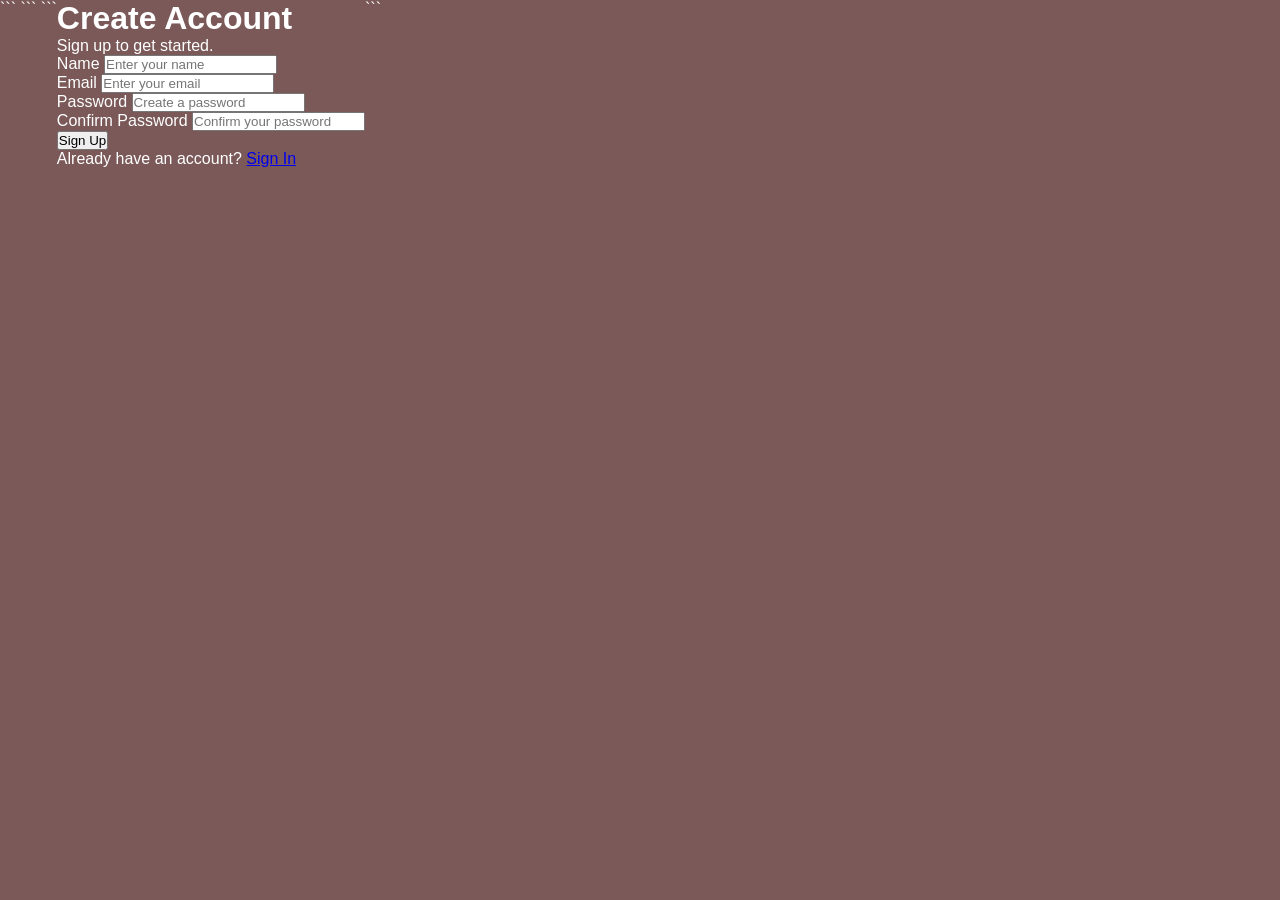
==== signup.html @ 01cad320 "Add files via upload" ====
<!DOCTYPE html>

<html lang="en">
<head>
    <meta charset="UTF-8">
    <meta name="viewport" content="width=device-width, initial-scale=1.0">
    <title>Sign Up</title>

```
<link rel="stylesheet" href="style.css">
```

</head>

<body>

```
<div class="auth-container">

    <div class="auth-box">

        <h1>Create Account</h1>
        <p class="subtitle">Sign up to get started.</p>

        <form id="signupForm">

            <div class="input-group">
                <label for="name">Name</label>
                <input
                    type="text"
                    id="name"
                    placeholder="Enter your name"
                    required
                >
            </div>

            <div class="input-group">
                <label for="signupEmail">Email</label>
                <input
                    type="email"
                    id="signupEmail"
                    placeholder="Enter your email"
                    required
                >
            </div>

            <div class="input-group">
                <label for="signupPassword">Password</label>
                <input
                    type="password"
                    id="signupPassword"
                    placeholder="Create a password"
                    required
                >
            </div>

            <div class="input-group">
                <label for="confirmPassword">Confirm Password</label>
                <input
                    type="password"
                    id="confirmPassword"
                    placeholder="Confirm your password"
                    required
                >
            </div>

            <button type="submit" class="auth-btn">
                Sign Up
            </button>

            <p id="signupMessage"></p>

        </form>

        <!-- Login option -->
        <div class="signup-option">
            <span>Already have an account?</span>

            <a href="login.html">
                Sign In
            </a>
        </div>

    </div>

</div>

<script src="script.js"></script>
```

</body>
</html>
---- style.css ----
* {
    margin: 0;
    padding: 0;
    box-sizing: border-box;
}

body {
    background-color: #7b5959;
    color: #ffffff;

    font-family: Arial, sans-serif;

    height: 100vh;

    display: flex;

    overflow: hidden;
}


.sidebar {
    width: 305px;
    height: 100vh;

    background-color: #171717;

    display: flex;
    flex-direction: column;

    padding: 18px 14px;
}

.logo {
    height: 75px;

    display: flex;
    align-items: center;

    padding-left: 8px;
}

.logo-symbol {
    width: 42px;
    height: 42px;

    border-radius: 50%;

    display: flex;
    align-items: center;
    justify-content: center;

    font-size: 35px;
}


.menu {
    display: flex;
    flex-direction: column;

    gap: 3px;
}


.menu-item {
    height: 48px;

    display: flex;
    align-items: center;

    gap: 15px;

    padding: 0 8px;

    color: #eeeeee;

    text-decoration: none;

    border-radius: 8px;

    font-size: 17px;
}


.menu-item:hover {
    background-color: #2a2a2a;
}


.icon {
    width: 26px;

    display: flex;
    align-items: center;
    justify-content: center;

    font-size: 24px;
}




.profile {
    margin-top: auto;

    display: flex;
    align-items: center;

    gap: 12px;

    padding: 12px 8px;

    border-radius: 10px;
}


.profile:hover {
    background-color: #2a2a2a;
}


.profile-picture {
    width: 38px;
    height: 38px;

    border-radius: 50%;

    background-color: #2878d4;

    display: flex;
    align-items: center;
    justify-content: center;

    font-weight: bold;
}


.profile-name {
    font-size: 15px;
}


.profile-plan {
    color: #a0a0a0;

    font-size: 13px;

    margin-top: 3px;
}



.main-content {
    flex: 1;

    height: 100vh;

    display: flex;
    flex-direction: column;

    min-width: 0;
}



.topbar {
    height: 64px;

    display: flex;
    align-items: center;

    padding-left: 28px;
}


.version-selector{
 
        padding: 10px 15px;
        /* border: 1px solid #ccc; */
        border-radius: 8px;
        font-size: 16px;
        cursor: pointer;

}


.arrow {
    font-size: 18px;

    margin-left: 4px;

    color: #cccccc;
}




.chat-container {
    flex: 1;

    display: flex;

    flex-direction: column;

    align-items: center;

    justify-content: center;

    padding-bottom: 120px;
}


.chat-container h1 {
    font-size: 38px;

    font-weight: 600;

    margin-bottom: 35px;

    text-align: center;
}




.chat-input {
    width: 765px;

    max-width: 80%;

    height: 70px;

    background-color: #303030;

    border-radius: 28px;

    display: flex;

    align-items: center;

    padding: 8px 12px;

    box-shadow:
        0 2px 8px rgba(0, 0, 0, 0.2);
}



.chat-input input {
    flex: 1;

    height: 100%;

    background: transparent;

    border: none;

    outline: none;

    color: #ffffff;

    font-size: 17px;

    padding: 0 10px;
}


.chat-input input::placeholder {
    color: #999999;
}




.input-button {
    border: none;

    background: transparent;

    color: #ffffff;

    cursor: pointer;

    display: flex;

    align-items: center;

    justify-content: center;
}


.plus-button {
    font-size: 36px;

    width: 45px;
}


.microphone-button {
    font-size: 28px;

    width: 48px;
}


.menu-button {
    font-size: 27px;

    width: 48px;
}


.input-button:hover {
    color: #cccccc;
}



@media (max-width: 800px) {

    .sidebar {
        width: 75px;

        padding: 18px 8px;
    }

    .menu-item span:not(.icon) {
        display: none;
    }

    .menu-item {
        justify-content: center;
    }

    .profile-info {
        display: none;
    }

    .profile {
        justify-content: center;
    }

    .chat-input {
        max-width: 90%;
        width: 650px;
    }

    .chat-container h1 {
        font-size: 30px;
    }
}


@media (max-width: 500px) {

    .sidebar {
        width: 60px;
    }

    .chat-container h1 {
        font-size: 25px;
    }

    .chat-input {
        height: 60px;

        border-radius: 24px;
    }

    .microphone-button,
    .menu-button {
        font-size: 22px;

        width: 35px;
    }
}
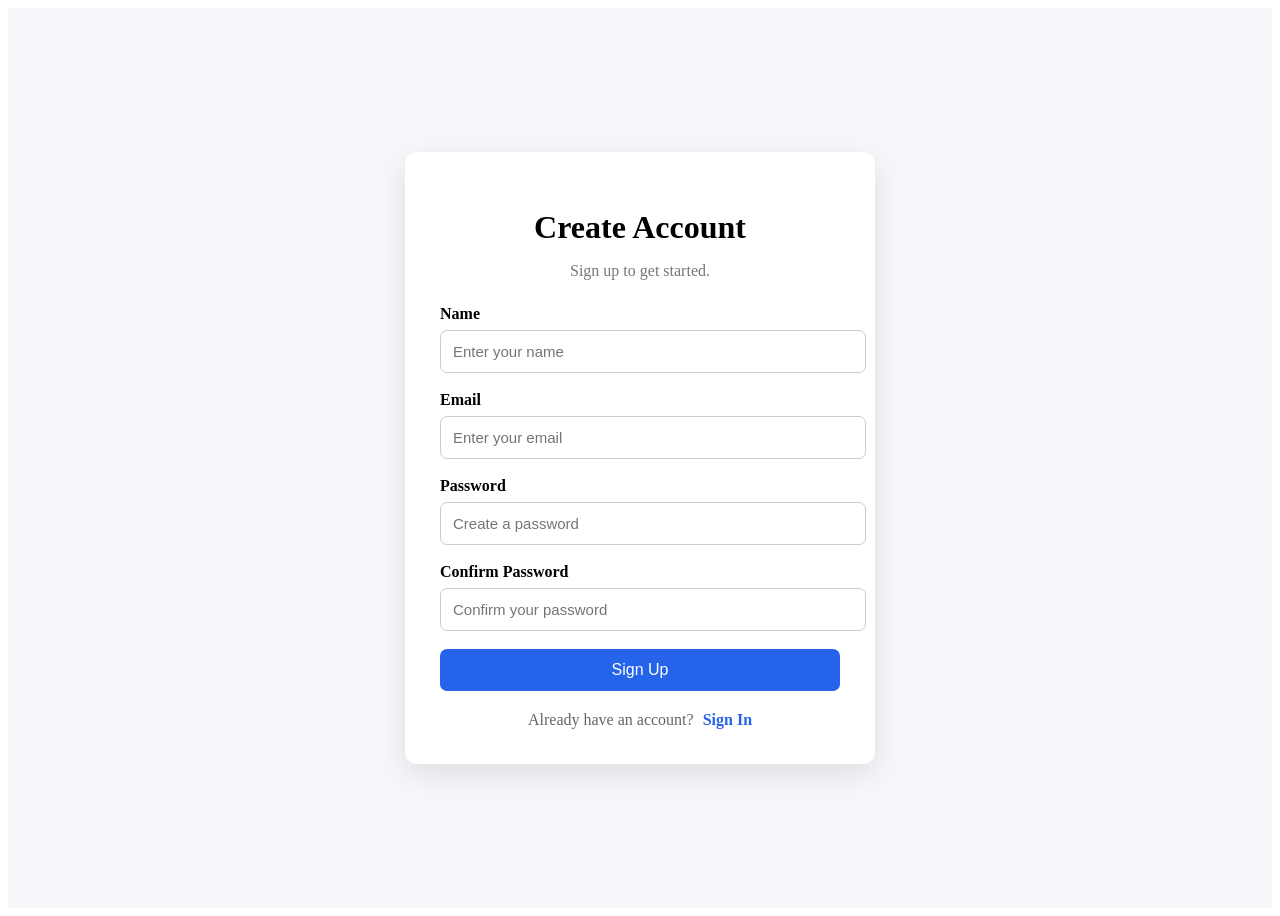
==== commit 98c9063c: "Add files via upload" ====
--- a/signup.html
+++ b/signup.html
@@ -5,16 +5,12 @@
     <meta charset="UTF-8">
     <meta name="viewport" content="width=device-width, initial-scale=1.0">
     <title>Sign Up</title>
-
-```
 <link rel="stylesheet" href="style.css">
-```
 
 </head>
 
 <body>
 
-```
 <div class="auth-container">
 
     <div class="auth-box">
@@ -86,7 +82,7 @@
 </div>
 
 <script src="script.js"></script>
-```
 
 </body>
 </html>
+
--- a/style.css
+++ b/style.css
@@ -1,376 +1,135 @@
-
-* {
-    margin: 0;
-    padding: 0;
-    box-sizing: border-box;
-}
-
-body {
-    background-color: #7b5959;
-    color: #ffffff;
-
-    font-family: Arial, sans-serif;
-
-    height: 100vh;
-
-    display: flex;
-
-    overflow: hidden;
-}
-
-
-.sidebar {
-    width: 305px;
-    height: 100vh;
-
-    background-color: #171717;
-
-    display: flex;
-    flex-direction: column;
-
-    padding: 18px 14px;
-}
-
-.logo {
-    height: 75px;
-
-    display: flex;
-    align-items: center;
-
-    padding-left: 8px;
-}
-
-.logo-symbol {
-    width: 42px;
-    height: 42px;
-
-    border-radius: 50%;
-
-    display: flex;
-    align-items: center;
-    justify-content: center;
-
-    font-size: 35px;
-}
-
-
-.menu {
-    display: flex;
-    flex-direction: column;
-
-    gap: 3px;
-}
-
-
-.menu-item {
-    height: 48px;
-
-    display: flex;
-    align-items: center;
-
-    gap: 15px;
-
-    padding: 0 8px;
-
-    color: #eeeeee;
-
-    text-decoration: none;
-
-    border-radius: 8px;
-
-    font-size: 17px;
-}
-
-
-.menu-item:hover {
-    background-color: #2a2a2a;
-}
-
-
-.icon {
-    width: 26px;
-
-    display: flex;
-    align-items: center;
-    justify-content: center;
-
-    font-size: 24px;
-}
-
-
-
-
-.profile {
-    margin-top: auto;
-
-    display: flex;
-    align-items: center;
-
-    gap: 12px;
-
-    padding: 12px 8px;
-
-    border-radius: 10px;
-}
-
-
-.profile:hover {
-    background-color: #2a2a2a;
-}
-
-
-.profile-picture {
-    width: 38px;
-    height: 38px;
-
-    border-radius: 50%;
-
-    background-color: #2878d4;
-
-    display: flex;
-    align-items: center;
-    justify-content: center;
-
-    font-weight: bold;
-}
-
-
-.profile-name {
-    font-size: 15px;
-}
-
-
-.profile-plan {
-    color: #a0a0a0;
-
-    font-size: 13px;
-
-    margin-top: 3px;
-}
-
-
-
-.main-content {
-    flex: 1;
-
-    height: 100vh;
-
-    display: flex;
-    flex-direction: column;
-
-    min-width: 0;
-}
-
-
-
-.topbar {
-    height: 64px;
-
-    display: flex;
-    align-items: center;
-
-    padding-left: 28px;
-}
-
-
-.version-selector{
- 
-        padding: 10px 15px;
-        /* border: 1px solid #ccc; */
-        border-radius: 8px;
-        font-size: 16px;
-        cursor: pointer;
-
-}
-
-
-.arrow {
-    font-size: 18px;
-
-    margin-left: 4px;
-
-    color: #cccccc;
-}
-
-
-
-
-.chat-container {
-    flex: 1;
-
-    display: flex;
-
-    flex-direction: column;
-
-    align-items: center;
-
-    justify-content: center;
-
-    padding-bottom: 120px;
-}
-
-
-.chat-container h1 {
-    font-size: 38px;
-
-    font-weight: 600;
-
-    margin-bottom: 35px;
-
-    text-align: center;
-}
-
-
-
-
-.chat-input {
-    width: 765px;
-
-    max-width: 80%;
-
-    height: 70px;
-
-    background-color: #303030;
-
-    border-radius: 28px;
-
-    display: flex;
-
-    align-items: center;
-
-    padding: 8px 12px;
-
-    box-shadow:
-        0 2px 8px rgba(0, 0, 0, 0.2);
-}
-
-
-
-.chat-input input {
-    flex: 1;
-
-    height: 100%;
-
-    background: transparent;
-
-    border: none;
-
-    outline: none;
-
-    color: #ffffff;
-
-    font-size: 17px;
-
-    padding: 0 10px;
-}
-
-
-.chat-input input::placeholder {
-    color: #999999;
-}
-
-
-
-
-.input-button {
-    border: none;
-
-    background: transparent;
-
-    color: #ffffff;
-
-    cursor: pointer;
-
-    display: flex;
-
-    align-items: center;
-
-    justify-content: center;
-}
-
-
-.plus-button {
-    font-size: 36px;
-
-    width: 45px;
-}
-
-
-.microphone-button {
-    font-size: 28px;
-
-    width: 48px;
-}
-
-
-.menu-button {
-    font-size: 27px;
-
-    width: 48px;
-}
-
-
-.input-button:hover {
-    color: #cccccc;
-}
-
-
-
-@media (max-width: 800px) {
-
-    .sidebar {
-        width: 75px;
-
-        padding: 18px 8px;
-    }
-
-    .menu-item span:not(.icon) {
-        display: none;
-    }
-
-    .menu-item {
-        justify-content: center;
-    }
-
-    .profile-info {
-        display: none;
-    }
-
-    .profile {
-        justify-content: center;
-    }
-
-    .chat-input {
-        max-width: 90%;
-        width: 650px;
-    }
-
-    .chat-container h1 {
-        font-size: 30px;
-    }
-}
-
-
-@media (max-width: 500px) {
-
-    .sidebar {
-        width: 60px;
-    }
-
-    .chat-container h1 {
-        font-size: 25px;
-    }
-
-    .chat-input {
-        height: 60px;
-
-        border-radius: 24px;
-    }
-
-    .microphone-button,
-    .menu-button {
-        font-size: 22px;
-
-        width: 35px;
-    }
-}
+/* =========================
+AUTH PAGES
+========================= */
+
+.auth-container {
+min-height: 100vh;
+display: flex;
+justify-content: center;
+align-items: center;
+
+background: #f5f7fb;
+
+
+}
+
+.auth-box {
+width: 400px;
+
+
+background: white;
+
+padding: 35px;
+
+border-radius: 12px;
+
+box-shadow: 0 10px 30px rgba(0, 0, 0, 0.10);
+
+
+}
+
+.auth-box h1 {
+text-align: center;
+margin-bottom: 8px;
+}
+
+.subtitle {
+text-align: center;
+color: #777;
+
+
+margin-bottom: 25px;
+
+
+}
+
+.input-group {
+margin-bottom: 18px;
+}
+
+.input-group label {
+display: block;
+
+
+margin-bottom: 7px;
+
+font-weight: 600;
+
+
+}
+
+.input-group input {
+width: 100%;
+
+padding: 12px;
+
+border: 1px solid #ccc;
+border-radius: 7px;
+
+font-size: 15px;
+
+
+}
+
+.input-group input:focus {
+outline: none;
+
+border-color: #2563eb;
+
+
+}
+
+.auth-btn {
+width: 100%;
+
+padding: 12px;
+
+border: none;
+border-radius: 7px;
+
+background: #2563eb;
+color: white;
+
+font-size: 16px;
+
+cursor: pointer;
+
+
+}
+
+.auth-btn:hover {
+background: #1d4ed8;
+}
+
+/* Signup / Login link */
+
+.signup-option {
+text-align: center;
+
+margin-top: 20px;
+
+color: #666;
+
+}
+
+.signup-option a {
+margin-left: 5px;
+
+color: #2563eb;
+
+font-weight: 600;
+
+text-decoration: none;
+
+}
+
+.signup-option a:hover {
+text-decoration: underline;
+}
+
+#errorMessage,
+#signupMessage {
+text-align: center;
+margin-top: 12px;
+}
+
